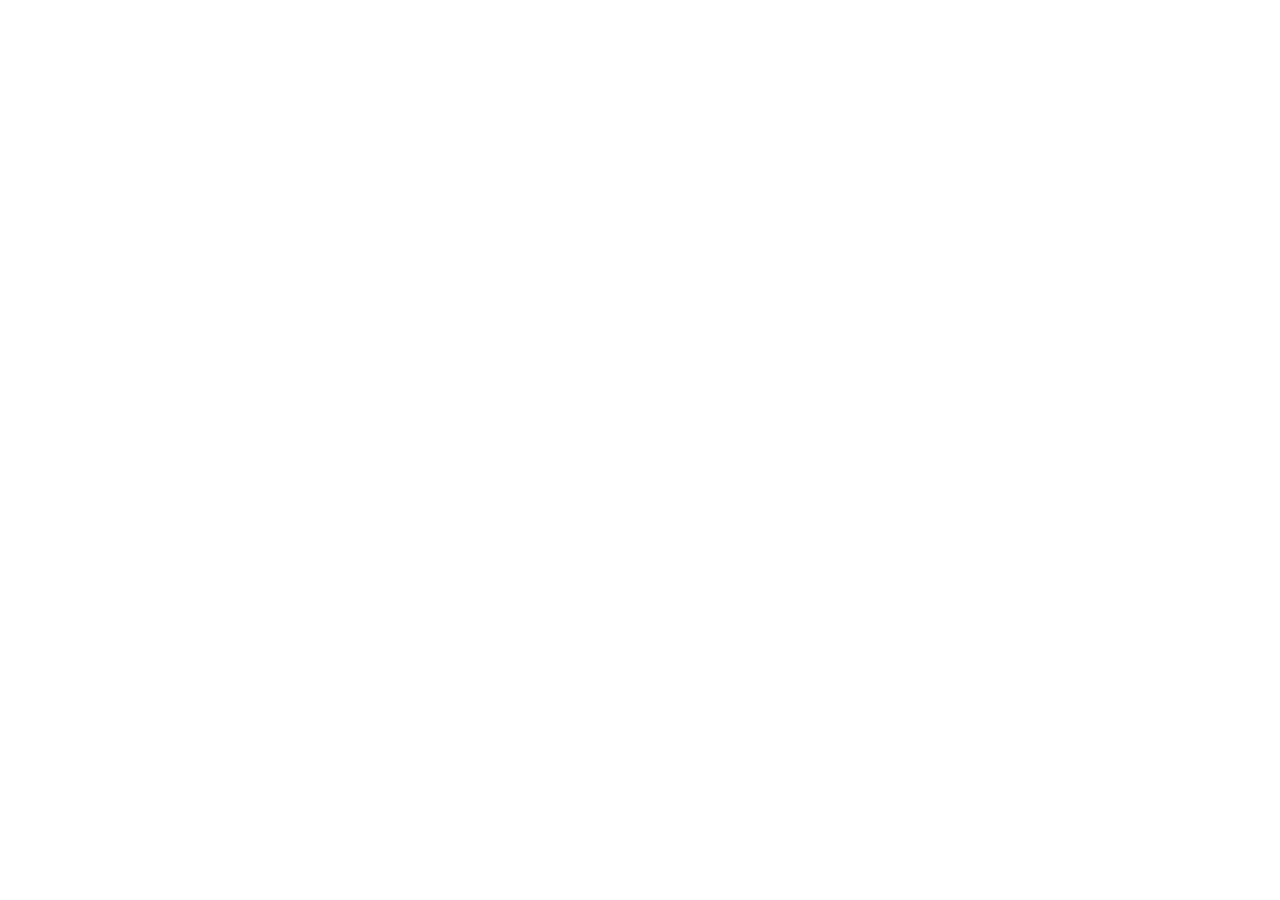
==== index.html @ 3f8c10d2 "achmad commit test" ====
<!DOCTYPE html>
<html lang="en">
<head>
    <meta charset="UTF-8">
    <meta name="viewport" content="width=device-width, initial-scale=1.0">
    <title>Literrabut | Beranda</title>
</head>
<body>
    
</body>
</html>
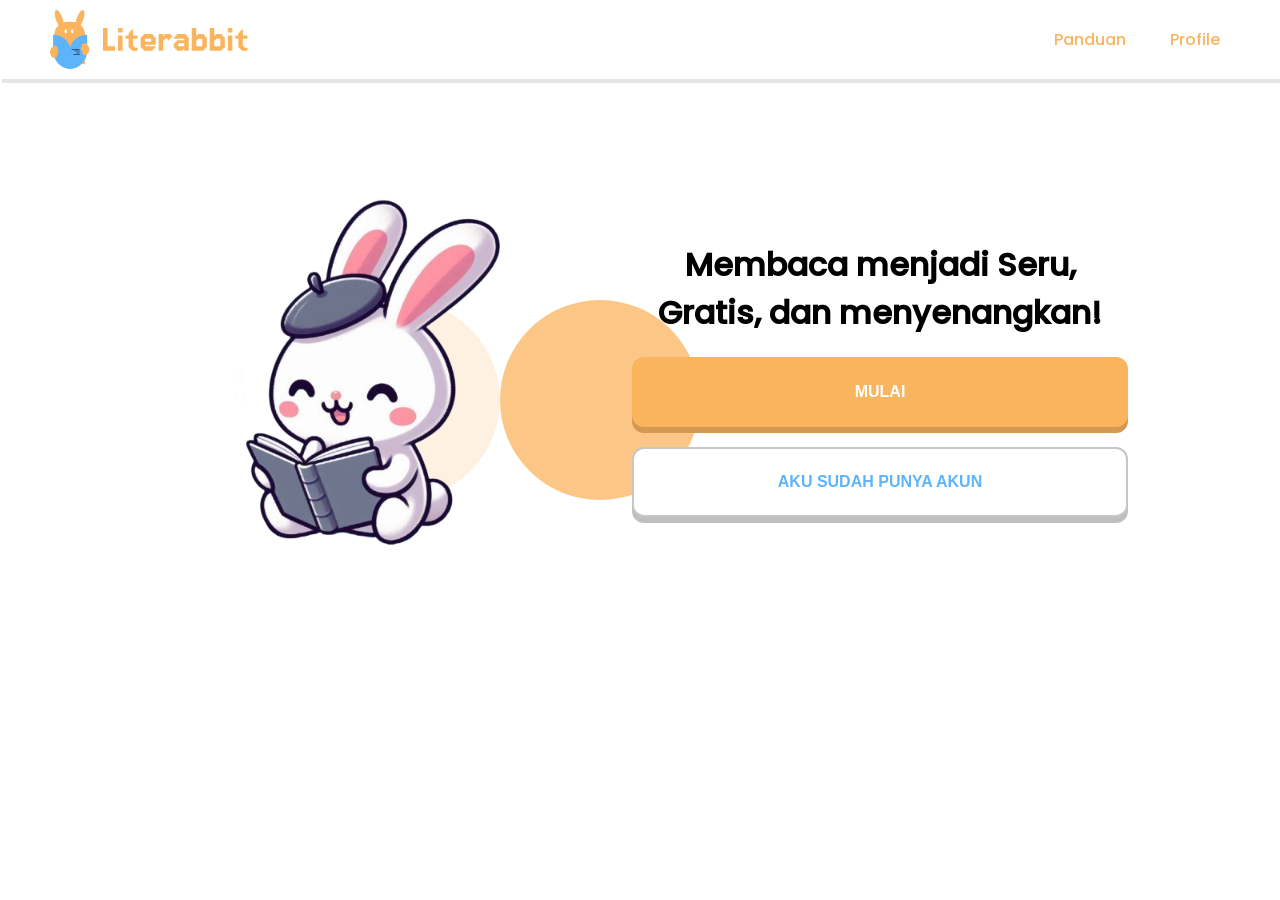
==== commit 4eb448da: "Menambahkan page landing" ====
--- a/index.html
+++ b/index.html
@@ -3,9 +3,39 @@
 <head>
     <meta charset="UTF-8">
     <meta name="viewport" content="width=device-width, initial-scale=1.0">
-    <title>Literrabut | Beranda</title>
+    <title>Literrabit</title>
+    <link rel="stylesheet" href="./style.css">
 </head>
 <body>
-    
+    <nav class="navbar">
+        <div class="container-nav">
+            <img src="./src/Logo.svg" alt="Literrabit-logo">
+            <ul>
+                <li><a href="#">Panduan</a></li>
+                <li><a href="#">Profile</a></li>
+            </ul>
+        </div>
+    </nav>
+    <div class="content-container">
+        <div class="content">
+            <div class="img-content">
+                <img src="./src/A_rabbit_character_reading_in_the_style_of_Duolingo-removebg-preview-removebg-preview 1.svg" alt="" class="img-content">
+                <div class="c-1"></div>
+                <div class="c-2"></div>
+            </div>
+                
+            <div class="content-item">
+                <h1>Membaca menjadi Seru, Gratis, dan menyenangkan!</h1>
+                <div class="btn-landing">
+                    <div class="btn-mulai">
+                        <button>MULAI</button>
+                    </div>
+                    <div class="btn-regist">
+                        <button>AKU SUDAH PUNYA AKUN</button>
+                    </div>
+                </div>
+            </div>
+        </div>
+    </div>
 </body>
 </html>
--- a/style.css
+++ b/style.css
@@ -0,0 +1,180 @@
+/* settings style */
+*{
+    margin: 0;
+    padding: 0;
+    box-sizing: border-box;
+}
+
+:root{
+    --white:#FFFFFF;
+    --warna-utama:#FBB45E;
+    --secondary:#5EB4FB;
+    --button:#B45EFB;
+    --font:'Poppins', sans-serif;
+}
+
+@font-face {
+    font-family: 'Poppins';
+    src:url('./src/font/Poppins-Medium.ttf') format('truetype');
+
+    font-style: normal;
+}
+
+
+/* navbar styling start */
+.navbar{
+    background-color: var(--white);
+    padding: 10px 20px;
+    font-family: var(--font);
+    box-shadow: 2px 4px rgba(0, 0, 0, 0.1);
+}
+
+.container-nav ul{
+    list-style: none;
+    display: flex;
+    gap: 24px;
+}
+
+.container-nav ul li{
+    display: inline-block;
+}
+
+.container-nav ul li a{
+    text-decoration: none;
+    color: var(--warna-utama);
+    font-size: 16px;
+    transition: color 0.3s ease;
+    padding: 10px;
+}
+
+.container-nav ul li a:hover{
+    color: var(--white);
+    background-color: #FBB45E;
+    padding: 10px;
+    border-radius: 24px;
+}
+
+.container-nav{
+    padding: 0 30px;
+    display: flex;
+    flex-direction: row;
+    justify-content: space-between;
+    align-items: center;
+    margin: 0 auto;
+}
+
+.container-nav img{
+    height: 59px;
+}
+
+.content{
+    font-family: var(--font);
+    margin: auto;
+    padding: 100px;
+}
+.img-content{
+    width: 400px;
+    height: 400px;
+}
+
+.c-1{
+    width: 200px;
+    height: 200px;
+    background-color: var(--warna-utama);
+    border-radius: 100%;
+    position: absolute;
+    z-index: -99;
+    top: 300px;
+    left: 500px;
+    background: rgba(251, 180, 94, 0.75);
+}
+
+.c-2{
+    width: 200px;
+    height: 200px;
+    background-color: rgba(252, 199, 134, 0.25);
+    border-radius: 100%;
+    position: absolute;
+    z-index: -99;
+    top: 300px;
+    left: 300px;
+}
+
+
+
+.content{
+    display: flex;
+    flex-direction: row;
+    justify-content: center;
+    align-items: center;
+    max-width: 1176px;
+    gap: 80px;
+}
+
+.btn-landing{
+    display: flex;
+    flex-direction: column;
+    width: 100%px;
+    gap: 20px;
+}
+
+.btn-mulai button{
+    font-size: 16px;
+    width: 100%;
+    background-color: var(--warna-utama);
+    height: 70px;
+    padding: 10px;
+    display: flex;
+    justify-content: center;
+    align-items: center;
+    gap: 10px;
+    color: var(--white);
+    align-self: stretch;
+    border: none;
+    outline: none;
+    border-radius: 12px;
+    box-shadow: 0px 6px 0px 0px #D39851;
+    transition: color 0.4s ease;
+    font-weight: 700;
+}
+
+.btn-mulai button:hover{
+    background-color: #f4a648;
+}
+
+.conten-item{
+    display: flex;
+    flex-direction: column;
+    justify-content: center;
+    align-items: center;
+}
+
+.content-item h1{
+    text-align: center;
+    padding-bottom: 20px;
+}
+
+.btn-regist button{
+    font-size: 16px;
+    width: 100%;
+    background-color: var(--white);
+    height: 70px;
+    padding: 10px;
+    display: flex;
+    justify-content: center;
+    align-items: center;
+    gap: 10px;
+    color: var(--secondary);
+    align-self: stretch;
+    border-radius: 12px;
+    border: 2px solid #C7C6C6;
+    background: #FFF;
+    box-shadow: 0px 6px 0px 0px rgba(0, 0, 0, 0.25);
+    font-weight: 700;
+}
+
+.btn-regist button:hover{
+    background-color: #e7e5e5;
+}
+
+
